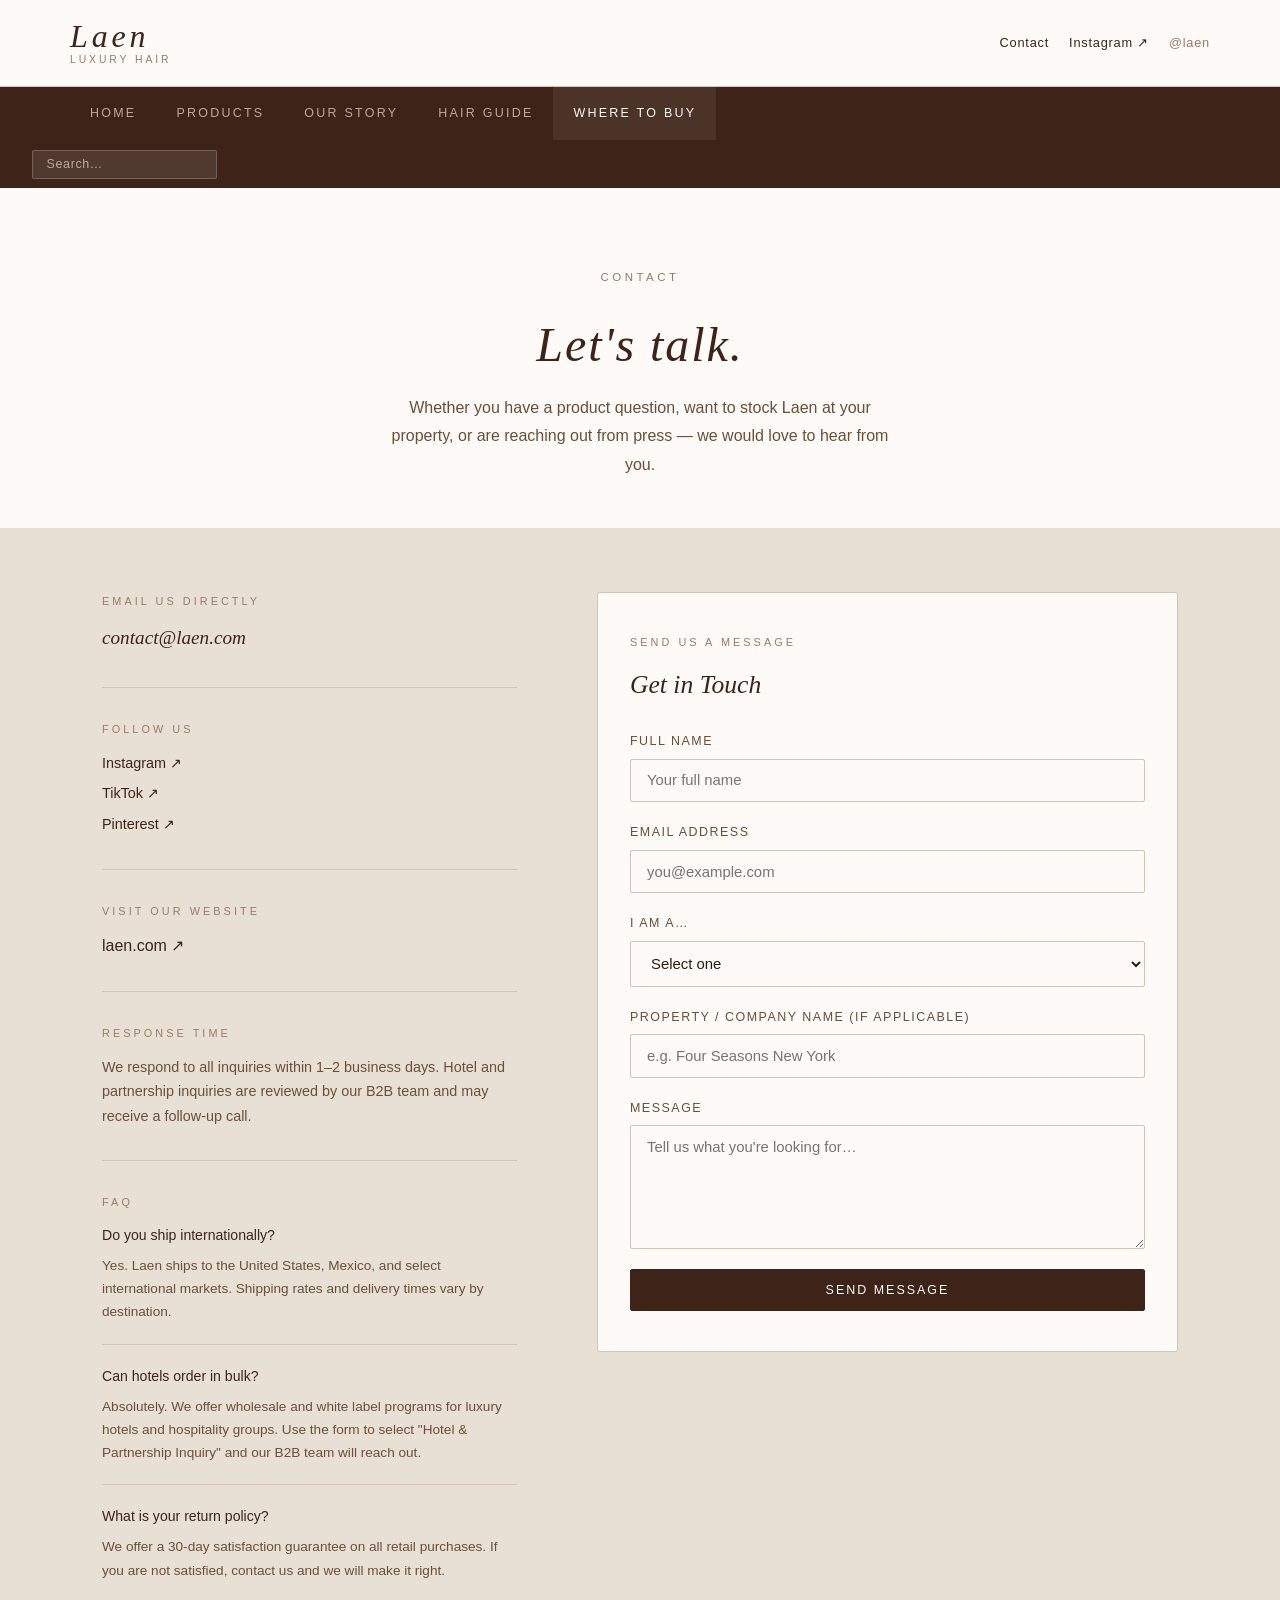
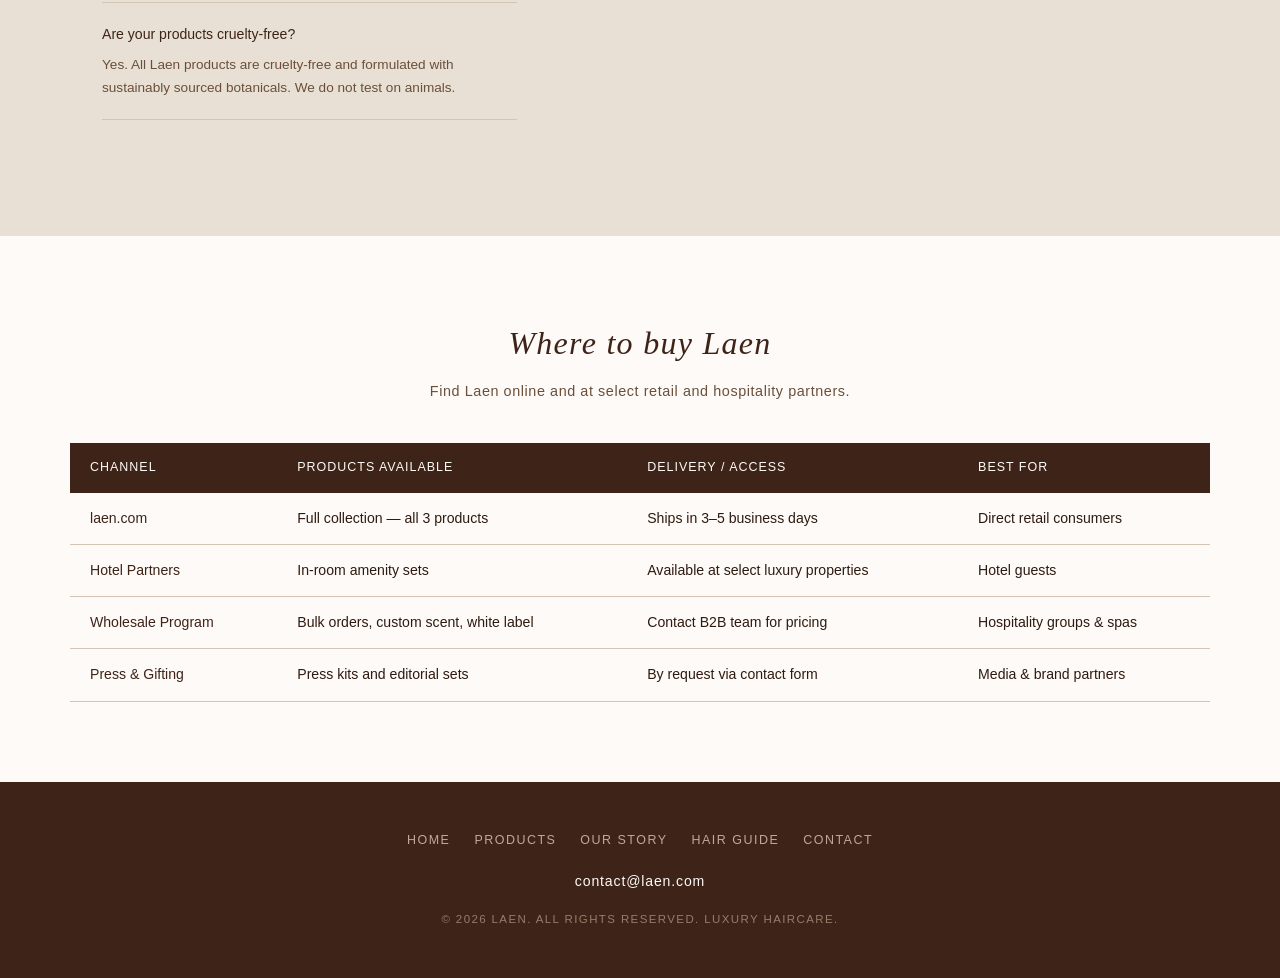
==== contact.html @ 2581ca27 "Add files via upload" ====
<!DOCTYPE html>
<html lang="en">
<head>
  <meta charset="UTF-8" />
  <meta name="viewport" content="width=device-width, initial-scale=1.0" />
  <meta name="description" content="Contact Laen — reach out with consumer questions, hotel partnership inquiries, or press requests." />
  <meta name="keywords" content="contact Laen, haircare inquiry, hotel partnership, wholesale haircare, luxury amenities" />
  <meta name="author" content="Daniela Torrado" />
  <title>Contact — Laen Luxury Haircare</title>
  <link rel="stylesheet" href="laen.css" />
</head>
<body>

  <header>
    <div class="header-inner">
      <div class="logo-block">
        <span class="logo-wordmark">Laen</span>
        <span class="logo-tagline">Luxury Hair</span>
      </div>
      <div class="header-links">
        <a href="contact.html">Contact</a>
        <a href="https://www.instagram.com/laen" target="_blank" rel="noopener">Instagram ↗</a>
        <span class="header-handle">@laen</span>
      </div>
    </div>
  </header>

  <nav>
    <ul class="nav-list">
      <li><a href="index.html">Home</a></li>
      <li><a href="shop.html">Products</a></li>
      <li><a href="our-story.html">Our Story</a></li>
      <li><a href="hair-guide.html">Hair Guide</a></li>
      <li><a href="contact.html" class="nav-active">Where to Buy</a></li>
    </ul>
    <div class="nav-search">
      <input type="text" placeholder="Search…" aria-label="Search" />
    </div>
  </nav>

  <main>

    <!-- PAGE HERO -->
    <section class="page-hero">
      <p class="hero-eyebrow">Contact</p>
      <h1 class="section-title" style="font-size: 3rem;">Let's talk.</h1>
      <p class="hero-sub" style="max-width: 520px; margin: 0 auto;">Whether you have a product question, want to stock Laen at your property, or are reaching out from press — we would love to hear from you.</p>
    </section>

    <!-- CONTACT GRID -->
    <section style="padding: 4rem 2rem 6rem; max-width: var(--max-width); margin: 0 auto;">
      <div class="contact-page-grid">

        <!-- LEFT — INFO -->
        <div class="contact-info">

          <div class="contact-info-block">
            <p class="eyebrow-label">Email us directly</p>
            <p><a href="mailto:contact@laen.com" class="contact-email-link">contact@laen.com</a></p>
          </div>

          <div class="contact-info-block">
            <p class="eyebrow-label">Follow us</p>
            <div class="contact-social">
              <a href="https://www.instagram.com/laen" target="_blank" rel="noopener">Instagram ↗</a>
              <a href="https://www.tiktok.com/@laen" target="_blank" rel="noopener">TikTok ↗</a>
              <a href="https://www.pinterest.com/laen" target="_blank" rel="noopener">Pinterest ↗</a>
            </div>
          </div>

          <div class="contact-info-block">
            <p class="eyebrow-label">Visit our website</p>
            <p><a href="https://www.laen.com" target="_blank" rel="noopener">laen.com ↗</a></p>
          </div>

          <div class="contact-info-block">
            <p class="eyebrow-label">Response time</p>
            <p style="font-size: 0.9rem; color: var(--text-light); line-height: 1.7;">We respond to all inquiries within 1–2 business days. Hotel and partnership inquiries are reviewed by our B2B team and may receive a follow-up call.</p>
          </div>

          <!-- FAQ -->
          <div class="contact-faq">
            <p class="eyebrow-label">FAQ</p>

            <div class="faq-item">
              <p class="faq-q">Do you ship internationally?</p>
              <p class="faq-a">Yes. Laen ships to the United States, Mexico, and select international markets. Shipping rates and delivery times vary by destination.</p>
            </div>

            <div class="faq-item">
              <p class="faq-q">Can hotels order in bulk?</p>
              <p class="faq-a">Absolutely. We offer wholesale and white label programs for luxury hotels and hospitality groups. Use the form to select "Hotel & Partnership Inquiry" and our B2B team will reach out.</p>
            </div>

            <div class="faq-item">
              <p class="faq-q">What is your return policy?</p>
              <p class="faq-a">We offer a 30-day satisfaction guarantee on all retail purchases. If you are not satisfied, contact us and we will make it right.</p>
            </div>

            <div class="faq-item">
              <p class="faq-q">Are your products cruelty-free?</p>
              <p class="faq-a">Yes. All Laen products are cruelty-free and formulated with sustainably sourced botanicals. We do not test on animals.</p>
            </div>

          </div>

        </div>

        <!-- RIGHT — FORM -->
        <div class="contact-form-wrap">
          <p class="eyebrow-label">Send us a message</p>
          <h2 style="font-family: var(--font-display); font-size: 1.6rem; font-weight: 400; font-style: italic; color: var(--primary); margin-bottom: 1.5rem;">Get in Touch</h2>

          <form action="#" method="post" class="contact-form">

            <div class="form-group">
              <label for="full-name">Full Name</label>
              <input type="text" id="full-name" name="full_name" placeholder="Your full name" required />
            </div>

            <div class="form-group">
              <label for="email">Email Address</label>
              <input type="email" id="email" name="email" placeholder="you@example.com" required />
            </div>

            <div class="form-group">
              <label for="inquiry-type">I am a…</label>
              <select id="inquiry-type" name="inquiry_type" required>
                <option value="" disabled selected>Select one</option>
                <option value="consumer">Consumer — product question</option>
                <option value="hotel">Hotel &amp; Hospitality Partner</option>
                <option value="press">Press &amp; Media</option>
                <option value="other">Other</option>
              </select>
            </div>

            <div class="form-group">
              <label for="company">Property / Company Name (if applicable)</label>
              <input type="text" id="company" name="company" placeholder="e.g. Four Seasons New York" />
            </div>

            <div class="form-group">
              <label for="message">Message</label>
              <textarea id="message" name="message" rows="6" placeholder="Tell us what you're looking for…" required></textarea>
            </div>

            <button type="submit" class="btn btn-primary">Send Message</button>

          </form>
        </div>

      </div>
    </section>

    <!-- WHERE TO BUY TABLE -->
    <section style="background-color: var(--white); padding: 5rem 2rem;">
      <div style="max-width: var(--max-width); margin: 0 auto;">
        <h2 class="section-title" style="text-align: center;">Where to buy Laen</h2>
        <p class="section-subtitle" style="text-align: center;">Find Laen online and at select retail and hospitality partners.</p>

        <div class="table-wrap">
          <table class="comparison-table">
            <thead>
              <tr>
                <th>Channel</th>
                <th>Products Available</th>
                <th>Delivery / Access</th>
                <th>Best For</th>
              </tr>
            </thead>
            <tbody>
              <tr>
                <td>laen.com</td>
                <td>Full collection — all 3 products</td>
                <td>Ships in 3–5 business days</td>
                <td>Direct retail consumers</td>
              </tr>
              <tr>
                <td>Hotel Partners</td>
                <td>In-room amenity sets</td>
                <td>Available at select luxury properties</td>
                <td>Hotel guests</td>
              </tr>
              <tr>
                <td>Wholesale Program</td>
                <td>Bulk orders, custom scent, white label</td>
                <td>Contact B2B team for pricing</td>
                <td>Hospitality groups &amp; spas</td>
              </tr>
              <tr>
                <td>Press &amp; Gifting</td>
                <td>Press kits and editorial sets</td>
                <td>By request via contact form</td>
                <td>Media &amp; brand partners</td>
              </tr>
            </tbody>
          </table>
        </div>
      </div>
    </section>

  </main>

  <footer>
    <div class="footer-inner">
      <nav class="footer-nav" aria-label="Footer navigation">
        <a href="index.html">Home</a>
        <a href="shop.html">Products</a>
        <a href="our-story.html">Our Story</a>
        <a href="hair-guide.html">Hair Guide</a>
        <a href="contact.html">Contact</a>
      </nav>
      <p class="footer-email">
        <a href="mailto:contact@laen.com">contact@laen.com</a>
      </p>
      <p class="footer-copy">© 2026 Laen. All rights reserved. Luxury Haircare.</p>
    </div>
  </footer>

</body>
</html>
---- laen.css ----
/* ==========================================================
   LAEN — Luxury Haircare | External Stylesheet
   CIS300 Web Design | Student ID: 1231013448
   ========================================================== */

/* ── 1. BRAND COLOR VARIABLES (from realtimecolors.com export) ── */
:root {
  --background: #E8E0D4;
  --surface: #C9B5A5;
  --primary: #3D2318;
  --secondary: #9B7B6A;
  --accent: #BFA99A;
  --text: #2E1A10;
  --text-light: #6B4F3A;
  --white: #FDFAF7;
  --border: #D4C4B5;

  --font-display: Georgia, 'Times New Roman', serif;
  --font-body: 'Helvetica Neue', Helvetica, Arial, sans-serif;

  --max-width: 1140px;
  --radius: 2px;
  --transition: 0.25s ease;
}

/* ── 2. RESET & BASE ── */
*, *::before, *::after {
  box-sizing: border-box;
  margin: 0;
  padding: 0;
}

html {
  scroll-behavior: smooth;
}

body {
  background-color: var(--background);
  color: var(--text);
  font-family: var(--font-body);
  font-size: 16px;
  line-height: 1.7;
  -webkit-font-smoothing: antialiased;
}

img, video {
  max-width: 100%;
  display: block;
}

a {
  color: var(--primary);
  text-decoration: none;
  transition: opacity var(--transition);
}

a:hover {
  opacity: 0.7;
}

/* Accessibility — screen-reader only */
.sr-only {
  position: absolute;
  width: 1px;
  height: 1px;
  overflow: hidden;
  clip: rect(0 0 0 0);
  white-space: nowrap;
}

/* ── 3. HEADER ── */
header {
  background-color: var(--white);
  border-bottom: 1px solid var(--border);
  padding: 1.25rem 2rem;
}

.header-inner {
  max-width: var(--max-width);
  margin: 0 auto;
  display: flex;
  align-items: center;
  justify-content: space-between;
  flex-wrap: wrap;
  gap: 0.75rem;
}

.logo-block {
  display: flex;
  flex-direction: column;
  line-height: 1;
}

.logo-wordmark {
  font-family: var(--font-display);
  font-size: 2rem;
  font-weight: 400;
  letter-spacing: 0.12em;
  color: var(--primary);
  font-style: italic;
}

.logo-tagline {
  font-size: 0.65rem;
  letter-spacing: 0.28em;
  text-transform: uppercase;
  color: var(--secondary);
  margin-top: 0.2rem;
}

.header-links {
  display: flex;
  align-items: center;
  gap: 1.25rem;
  font-size: 0.8rem;
  letter-spacing: 0.06em;
  color: var(--text-light);
}

.header-links a {
  color: var(--primary);
  font-size: 0.8rem;
}

.lang-toggle,
.header-handle {
  color: var(--secondary);
}

/* ── 4. NAV ── */
nav {
  background-color: var(--primary);
  padding: 0 2rem;
}

.nav-list {
  max-width: var(--max-width);
  margin: 0 auto;
  list-style: none;
  display: flex;
  align-items: center;
  gap: 0;
}

.nav-list li a {
  display: block;
  padding: 1rem 1.25rem;
  color: var(--accent);
  font-size: 0.78rem;
  letter-spacing: 0.18em;
  text-transform: uppercase;
  transition: color var(--transition), background-color var(--transition);
}

.nav-list li a:hover,
.nav-list li a.nav-active {
  color: var(--white);
  background-color: rgba(255, 255, 255, 0.07);
  opacity: 1;
}

.nav-search {
  margin-left: auto;
  padding: 0.6rem 0;
}

.nav-search input {
  background: rgba(255,255,255,0.1);
  border: 1px solid rgba(255,255,255,0.2);
  border-radius: var(--radius);
  color: var(--white);
  font-size: 0.78rem;
  padding: 0.4rem 0.85rem;
  outline: none;
  letter-spacing: 0.05em;
  transition: background var(--transition);
}

.nav-search input::placeholder {
  color: var(--accent);
}

.nav-search input:focus {
  background: rgba(255,255,255,0.18);
}

/* ── 5. BUTTONS ── */
.btn {
  display: inline-block;
  font-family: var(--font-body);
  font-size: 0.78rem;
  letter-spacing: 0.16em;
  text-transform: uppercase;
  padding: 0.8rem 1.75rem;
  border-radius: var(--radius);
  border: 1px solid transparent;
  cursor: pointer;
  transition: background-color var(--transition), color var(--transition), border-color var(--transition);
  text-align: center;
}

.btn-primary {
  background-color: var(--primary);
  color: var(--white);
  border-color: var(--primary);
}

.btn-primary:hover {
  background-color: var(--text);
  border-color: var(--text);
  opacity: 1;
}

.btn-secondary {
  background-color: transparent;
  color: var(--primary);
  border-color: var(--primary);
}

.btn-secondary:hover {
  background-color: var(--primary);
  color: var(--white);
  opacity: 1;
}

.btn-outline {
  background-color: transparent;
  color: var(--secondary);
  border-color: var(--surface);
  font-size: 0.72rem;
}

.btn-outline:hover {
  background-color: var(--surface);
  color: var(--primary);
  opacity: 1;
}

/* ── 6. SECTION UTILITIES ── */
section {
  padding: 5rem 2rem;
}

.section-title {
  font-family: var(--font-display);
  font-size: 2rem;
  font-weight: 400;
  letter-spacing: 0.04em;
  color: var(--primary);
  margin-bottom: 0.5rem;
  font-style: italic;
}

.section-subtitle {
  font-size: 0.9rem;
  color: var(--text-light);
  letter-spacing: 0.04em;
  margin-bottom: 2.5rem;
}

.eyebrow-label {
  font-size: 0.68rem;
  letter-spacing: 0.28em;
  text-transform: uppercase;
  color: var(--secondary);
  margin-bottom: 0.75rem;
}

/* ── 7. HERO ── */
.hero {
  display: flex;
  align-items: center;
  gap: 3rem;
  max-width: var(--max-width);
  margin: 0 auto;
  padding: 5rem 2rem;
  min-height: 520px;
}

.hero-content {
  flex: 1;
}

.hero-eyebrow {
  font-size: 0.72rem;
  letter-spacing: 0.3em;
  text-transform: uppercase;
  color: var(--secondary);
  margin-bottom: 1rem;
}

.hero-headline {
  font-family: var(--font-display);
  font-size: clamp(2.5rem, 5vw, 4.25rem);
  font-weight: 400;
  font-style: italic;
  line-height: 1.1;
  color: var(--primary);
  margin-bottom: 1.25rem;
}

.hero-sub {
  font-size: 1rem;
  color: var(--text-light);
  line-height: 1.8;
  max-width: 420px;
  margin-bottom: 2rem;
}

.hero-ctas {
  display: flex;
  gap: 1rem;
  flex-wrap: wrap;
}

.hero-image-placeholder {
  flex: 1;
  min-height: 380px;
  background-color: var(--surface);
  border-radius: var(--radius);
  background-image: linear-gradient(135deg, #C9B5A5 0%, #BFA99A 100%);
}

/* ── 8. FEATURED PRODUCTS ── */
.featured-products {
  background-color: var(--white);
  text-align: center;
}

.featured-products .section-title,
.featured-products .section-subtitle {
  text-align: center;
}

.product-grid {
  max-width: var(--max-width);
  margin: 0 auto;
  display: grid;
  grid-template-columns: repeat(auto-fit, minmax(240px, 1fr));
  gap: 2rem;
}

.product-card {
  background-color: var(--background);
  border: 1px solid var(--border);
  border-radius: var(--radius);
  padding: 2rem 1.5rem;
  display: flex;
  flex-direction: column;
  align-items: center;
  gap: 0.75rem;
  transition: box-shadow var(--transition);
}

.product-card:hover {
  box-shadow: 0 4px 24px rgba(61, 35, 24, 0.08);
}

.product-image-box {
  width: 100%;
  height: 200px;
  background-color: var(--surface);
  border-radius: var(--radius);
  background-image: linear-gradient(180deg, #C9B5A5 0%, #BFA99A 100%);
  margin-bottom: 0.5rem;
}

.product-name {
  font-family: var(--font-display);
  font-size: 1.25rem;
  font-weight: 400;
  font-style: italic;
  color: var(--primary);
}

.product-desc {
  font-size: 0.88rem;
  color: var(--text-light);
  text-align: center;
  line-height: 1.6;
}

.product-price {
  font-size: 1rem;
  font-weight: 500;
  color: var(--primary);
  letter-spacing: 0.05em;
}

/* ── 9. BRAND SPOTLIGHT + NEWSLETTER ── */
.spotlight-newsletter {
  display: grid;
  grid-template-columns: 1fr 1fr;
  gap: 4rem;
  max-width: var(--max-width);
  margin: 0 auto;
  align-items: start;
}

.brand-spotlight {
  display: flex;
  flex-direction: column;
  gap: 1.5rem;
}

.spotlight-image-box {
  width: 100%;
  height: 260px;
  background-color: var(--surface);
  border-radius: var(--radius);
  background-image: linear-gradient(160deg, #C9B5A5 0%, #9B7B6A 100%);
}

.spotlight-text h2 {
  font-family: var(--font-display);
  font-size: 1.6rem;
  font-weight: 400;
  font-style: italic;
  color: var(--primary);
  margin-bottom: 0.75rem;
}

.spotlight-text p {
  font-size: 0.93rem;
  color: var(--text-light);
  margin-bottom: 1.25rem;
  line-height: 1.7;
}

.video-wrap {
  margin-top: 1.5rem;
  background-color: var(--surface);
  border-radius: var(--radius);
  padding: 1rem;
}

.video-label {
  font-size: 0.72rem;
  letter-spacing: 0.2em;
  text-transform: uppercase;
  color: var(--secondary);
  margin-bottom: 0.5rem;
}

video {
  border-radius: var(--radius);
  background-color: var(--primary);
}

/* Newsletter */
.newsletter {
  background-color: var(--white);
  border: 1px solid var(--border);
  border-radius: var(--radius);
  padding: 2.5rem 2rem;
}

.newsletter h2 {
  font-family: var(--font-display);
  font-size: 1.6rem;
  font-weight: 400;
  font-style: italic;
  color: var(--primary);
  margin-bottom: 0.75rem;
}

.newsletter p {
  font-size: 0.9rem;
  color: var(--text-light);
  margin-bottom: 1.5rem;
  line-height: 1.7;
}

.newsletter-form {
  display: flex;
  gap: 0.75rem;
  flex-wrap: wrap;
  margin-bottom: 1.5rem;
}

.newsletter-form input[type="email"] {
  flex: 1;
  min-width: 180px;
  padding: 0.75rem 1rem;
  border: 1px solid var(--border);
  border-radius: var(--radius);
  font-size: 0.88rem;
  background-color: var(--background);
  color: var(--text);
  outline: none;
}

.newsletter-form input[type="email"]:focus {
  border-color: var(--secondary);
}

.social-links {
  display: flex;
  gap: 1.25rem;
  margin-bottom: 1rem;
  font-size: 0.8rem;
  letter-spacing: 0.08em;
}

.ext-link-note {
  font-size: 0.82rem;
  color: var(--text-light);
}

/* ── 10. HAIR GUIDE PREVIEW ── */
.hair-guide-preview {
  background-color: var(--white);
  text-align: center;
}

.tip-grid {
  max-width: var(--max-width);
  margin: 0 auto 1rem;
  display: grid;
  grid-template-columns: repeat(auto-fit, minmax(200px, 1fr));
  gap: 1.5rem;
  text-align: left;
}

.tip-card {
  display: flex;
  flex-direction: column;
  gap: 0.5rem;
}

.tip-image-box {
  width: 100%;
  height: 160px;
  background-color: var(--surface);
  border-radius: var(--radius);
  background-image: linear-gradient(135deg, #BFA99A 0%, #C9B5A5 100%);
  margin-bottom: 0.25rem;
}

.tip-label {
  font-size: 0.65rem;
  letter-spacing: 0.25em;
  text-transform: uppercase;
  color: var(--secondary);
}

.tip-title {
  font-family: var(--font-display);
  font-size: 1.05rem;
  font-style: italic;
  color: var(--primary);
}

.tip-body {
  font-size: 0.85rem;
  color: var(--text-light);
  line-height: 1.6;
}

/* ── 11. COMPARISON TABLE ── */
.ingredient-table-section {
  max-width: var(--max-width);
  margin: 0 auto;
  padding: 5rem 2rem;
}

.table-wrap {
  overflow-x: auto;
}

.comparison-table {
  width: 100%;
  border-collapse: collapse;
  font-size: 0.88rem;
  color: var(--text);
}

.comparison-table th {
  background-color: var(--primary);
  color: var(--white);
  padding: 0.9rem 1.25rem;
  text-align: left;
  font-weight: 500;
  letter-spacing: 0.08em;
  font-size: 0.78rem;
  text-transform: uppercase;
}

.comparison-table td {
  padding: 0.85rem 1.25rem;
  border-bottom: 1px solid var(--border);
  color: var(--text);
  vertical-align: top;
}

.comparison-table tbody tr:nth-child(even) {
  background-color: var(--white);
}

.comparison-table tbody tr:hover {
  background-color: var(--surface);
}

.comparison-table td:first-child {
  font-weight: 500;
  color: var(--primary);
}

/* ── 12. REVIEWS ── */
.reviews {
  background-color: var(--white);
  text-align: center;
}

.review-grid {
  max-width: var(--max-width);
  margin: 0 auto;
  display: grid;
  grid-template-columns: repeat(auto-fit, minmax(260px, 1fr));
  gap: 1.5rem;
  text-align: left;
}

.review-card {
  background-color: var(--background);
  border: 1px solid var(--border);
  border-radius: var(--radius);
  padding: 2rem 1.75rem;
  font-style: normal;
}

.stars {
  color: var(--secondary);
  font-size: 1.1rem;
  margin-bottom: 0.75rem;
  letter-spacing: 0.1em;
}

.review-text {
  font-size: 0.93rem;
  color: var(--text);
  line-height: 1.75;
  margin-bottom: 1rem;
  font-style: italic;
}

.review-card cite {
  font-size: 0.78rem;
  color: var(--secondary);
  letter-spacing: 0.06em;
  font-style: normal;
}

/* ── 13. CONTACT FORM ── */
.contact-section {
  max-width: 680px;
  margin: 0 auto;
  padding: 5rem 2rem;
}

.contact-form {
  display: flex;
  flex-direction: column;
  gap: 1.25rem;
  margin-top: 1rem;
}

.form-group {
  display: flex;
  flex-direction: column;
  gap: 0.4rem;
}

.form-group label {
  font-size: 0.78rem;
  letter-spacing: 0.12em;
  text-transform: uppercase;
  color: var(--text-light);
  font-weight: 500;
}

.form-group input,
.form-group select,
.form-group textarea {
  padding: 0.8rem 1rem;
  border: 1px solid var(--border);
  border-radius: var(--radius);
  font-size: 0.93rem;
  font-family: var(--font-body);
  background-color: var(--white);
  color: var(--text);
  outline: none;
  transition: border-color var(--transition);
}

.form-group input:focus,
.form-group select:focus,
.form-group textarea:focus {
  border-color: var(--secondary);
}

.form-group textarea {
  resize: vertical;
}

/* ── 14. FOOTER ── */
footer {
  background-color: var(--primary);
  color: var(--accent);
  padding: 3rem 2rem;
  text-align: center;
}

.footer-inner {
  max-width: var(--max-width);
  margin: 0 auto;
  display: flex;
  flex-direction: column;
  align-items: center;
  gap: 1rem;
}

.footer-nav {
  display: flex;
  flex-wrap: wrap;
  gap: 0.5rem 1.5rem;
  justify-content: center;
}

.footer-nav a {
  color: var(--accent);
  font-size: 0.78rem;
  letter-spacing: 0.12em;
  text-transform: uppercase;
  transition: color var(--transition);
}

.footer-nav a:hover {
  color: var(--white);
  opacity: 1;
}

.footer-email a {
  color: var(--white);
  font-size: 0.88rem;
  letter-spacing: 0.06em;
}

.footer-copy {
  font-size: 0.72rem;
  letter-spacing: 0.12em;
  color: var(--secondary);
  text-transform: uppercase;
}

/* ── 15. INNER PAGE STYLES ── */

.page-hero {
  text-align: center;
  padding: 5rem 2rem 3rem;
  background-color: var(--white);
}

.page-hero .hero-sub {
  font-size: 1rem;
  color: var(--text-light);
  line-height: 1.8;
  margin-top: 1rem;
}

.story-section {
  padding: 5rem 2rem;
  max-width: var(--max-width);
  margin: 0 auto;
}

.story-grid {
  display: grid;
  grid-template-columns: 1fr 1fr;
  gap: 4rem;
  align-items: center;
}

.story-image-box {
  width: 100%;
  height: 380px;
  background-color: var(--surface);
  border-radius: var(--radius);
  background-image: linear-gradient(160deg, #C9B5A5 0%, #9B7B6A 100%);
}

.story-text h2 {
  font-family: var(--font-display);
  font-size: 1.75rem;
  font-weight: 400;
  font-style: italic;
  color: var(--primary);
  margin-bottom: 1rem;
}

.story-text p {
  font-size: 0.95rem;
  color: var(--text-light);
  line-height: 1.8;
  margin-bottom: 1rem;
}

.values-section {
  background-color: var(--white);
  padding: 5rem 2rem;
}

.values-grid {
  max-width: var(--max-width);
  margin: 0 auto;
  display: grid;
  grid-template-columns: repeat(auto-fit, minmax(240px, 1fr));
  gap: 2rem;
}

.value-card {
  background-color: var(--background);
  border: 1px solid var(--border);
  border-radius: var(--radius);
  padding: 2rem 1.75rem;
}

.value-number {
  font-family: var(--font-display);
  font-size: 2.5rem;
  color: var(--surface);
  font-style: italic;
  margin-bottom: 0.5rem;
  line-height: 1;
}

.value-title {
  font-family: var(--font-display);
  font-size: 1.15rem;
  font-style: italic;
  font-weight: 400;
  color: var(--primary);
  margin-bottom: 0.75rem;
}

.value-body {
  font-size: 0.88rem;
  color: var(--text-light);
  line-height: 1.7;
}

.editorial-section {
  padding: 5rem 2rem;
  max-width: var(--max-width);
  margin: 0 auto;
}

.editorial-grid {
  display: grid;
  grid-template-columns: 2fr 1fr;
  gap: 1rem;
  margin-bottom: 1rem;
}

.editorial-image {
  background-color: var(--surface);
  border-radius: var(--radius);
  height: 220px;
  background-image: linear-gradient(135deg, #BFA99A 0%, #C9B5A5 100%);
}

.editorial-image.tall {
  height: 100%;
  min-height: 300px;
}

.editorial-stack {
  display: flex;
  flex-direction: column;
  gap: 1rem;
}

.editorial-caption {
  font-size: 0.78rem;
  color: var(--secondary);
  font-style: italic;
  letter-spacing: 0.04em;
  text-align: center;
}

.vision-section {
  background-color: var(--white);
  padding: 5rem 2rem;
}

.vision-inner {
  max-width: 680px;
  margin: 0 auto;
}

.vision-inner p {
  font-size: 0.95rem;
  color: var(--text-light);
  line-height: 1.8;
  margin-bottom: 1rem;
}

.founder-section {
  padding: 5rem 2rem;
  max-width: var(--max-width);
  margin: 0 auto;
}

.founder-grid {
  display: grid;
  grid-template-columns: 1fr 1fr;
  gap: 4rem;
  align-items: center;
}

.founder-image-box {
  width: 100%;
  height: 400px;
  background-color: var(--surface);
  border-radius: var(--radius);
  background-image: linear-gradient(180deg, #C9B5A5 0%, #BFA99A 100%);
}

.founder-quote {
  font-family: var(--font-display);
  font-size: 1.2rem;
  font-style: italic;
  color: var(--primary);
  line-height: 1.7;
  border-left: 2px solid var(--surface);
  padding-left: 1.5rem;
  margin-bottom: 1rem;
}

.founder-cite {
  font-size: 0.82rem;
  color: var(--secondary);
  letter-spacing: 0.08em;
  font-style: normal;
}

.guide-tip-section {
  padding: 5rem 2rem;
  background-color: var(--background);
}

.guide-tip-grid {
  max-width: var(--max-width);
  margin: 0 auto;
  display: grid;
  grid-template-columns: 1fr 1fr;
  gap: 4rem;
  align-items: center;
}

.guide-tip-grid.reverse {
  direction: rtl;
}

.guide-tip-grid.reverse > * {
  direction: ltr;
}

.guide-tip-image {
  width: 100%;
  height: 360px;
  background-color: var(--surface);
  border-radius: var(--radius);
  background-image: linear-gradient(160deg, #C9B5A5 0%, #BFA99A 100%);
}

.guide-tip-text h2 {
  font-family: var(--font-display);
  font-size: 1.75rem;
  font-weight: 400;
  font-style: italic;
  color: var(--primary);
  margin-bottom: 1rem;
}

.guide-tip-text p {
  font-size: 0.93rem;
  color: var(--text-light);
  line-height: 1.8;
  margin-bottom: 1rem;
}

.guide-product-rec {
  margin-top: 1.5rem;
  padding-top: 1.5rem;
  border-top: 1px solid var(--border);
}

.guide-rec-label {
  font-size: 0.68rem;
  letter-spacing: 0.22em;
  text-transform: uppercase;
  color: var(--secondary);
  margin-bottom: 0.75rem;
}

.product-detail-section {
  padding: 5rem 2rem;
  background-color: var(--background);
}

.product-detail-grid {
  max-width: var(--max-width);
  margin: 0 auto;
  display: grid;
  grid-template-columns: 1fr 1fr;
  gap: 4rem;
  align-items: center;
}

.product-detail-grid.reverse {
  direction: rtl;
}

.product-detail-grid.reverse > * {
  direction: ltr;
}

.product-detail-image {
  width: 100%;
  height: 440px;
  background-color: var(--surface);
  border-radius: var(--radius);
  background-image: linear-gradient(180deg, #C9B5A5 0%, #BFA99A 100%);
}

.product-detail-text h2 {
  font-family: var(--font-display);
  font-size: 1.85rem;
  font-weight: 400;
  font-style: italic;
  color: var(--primary);
  margin-bottom: 0.5rem;
}

.product-detail-price {
  font-size: 1rem;
  color: var(--secondary);
  letter-spacing: 0.06em;
  margin-bottom: 1.25rem;
}

.product-detail-text p {
  font-size: 0.93rem;
  color: var(--text-light);
  line-height: 1.8;
  margin-bottom: 1rem;
}

.product-detail-ingredients {
  margin-top: 1.25rem;
  padding: 1.25rem;
  background-color: var(--background);
  border: 1px solid var(--border);
  border-radius: var(--radius);
}

.ingredient-list {
  list-style: none;
  padding: 0;
  margin: 0;
}

.ingredient-list li {
  font-size: 0.88rem;
  color: var(--text-light);
  padding: 0.4rem 0;
  border-bottom: 1px solid var(--border);
  line-height: 1.5;
}

.ingredient-list li:last-child {
  border-bottom: none;
}

/* ── 16. CONTACT PAGE ── */

.contact-page-grid {
  display: grid;
  grid-template-columns: 1fr 1.4fr;
  gap: 5rem;
  align-items: start;
}

.contact-info-block {
  margin-bottom: 2rem;
  padding-bottom: 2rem;
  border-bottom: 1px solid var(--border);
}

.contact-email-link {
  font-family: var(--font-display);
  font-size: 1.2rem;
  font-style: italic;
  color: var(--primary);
}

.contact-social {
  display: flex;
  flex-direction: column;
  gap: 0.4rem;
}

.contact-social a {
  font-size: 0.9rem;
  color: var(--primary);
}

.contact-faq {
  margin-top: 1rem;
}

.faq-item {
  margin-bottom: 1.25rem;
  padding-bottom: 1.25rem;
  border-bottom: 1px solid var(--border);
}

.faq-q {
  font-size: 0.88rem;
  font-weight: 500;
  color: var(--primary);
  margin-bottom: 0.4rem;
}

.faq-a {
  font-size: 0.85rem;
  color: var(--text-light);
  line-height: 1.7;
}

.contact-form-wrap {
  background-color: var(--white);
  border: 1px solid var(--border);
  border-radius: var(--radius);
  padding: 2.5rem 2rem;
}

/* ── 17. RESPONSIVE ── */
@media (max-width: 768px) {
  .hero {
    flex-direction: column;
    min-height: auto;
    padding: 3rem 1.5rem;
  }

  .hero-image-placeholder {
    min-height: 240px;
    width: 100%;
  }

  .spotlight-newsletter {
    grid-template-columns: 1fr;
    gap: 2.5rem;
  }

  .nav-list {
    flex-wrap: wrap;
  }

  .nav-list li a {
    padding: 0.75rem 0.9rem;
    font-size: 0.72rem;
  }

  section {
    padding: 3rem 1.5rem;
  }
}
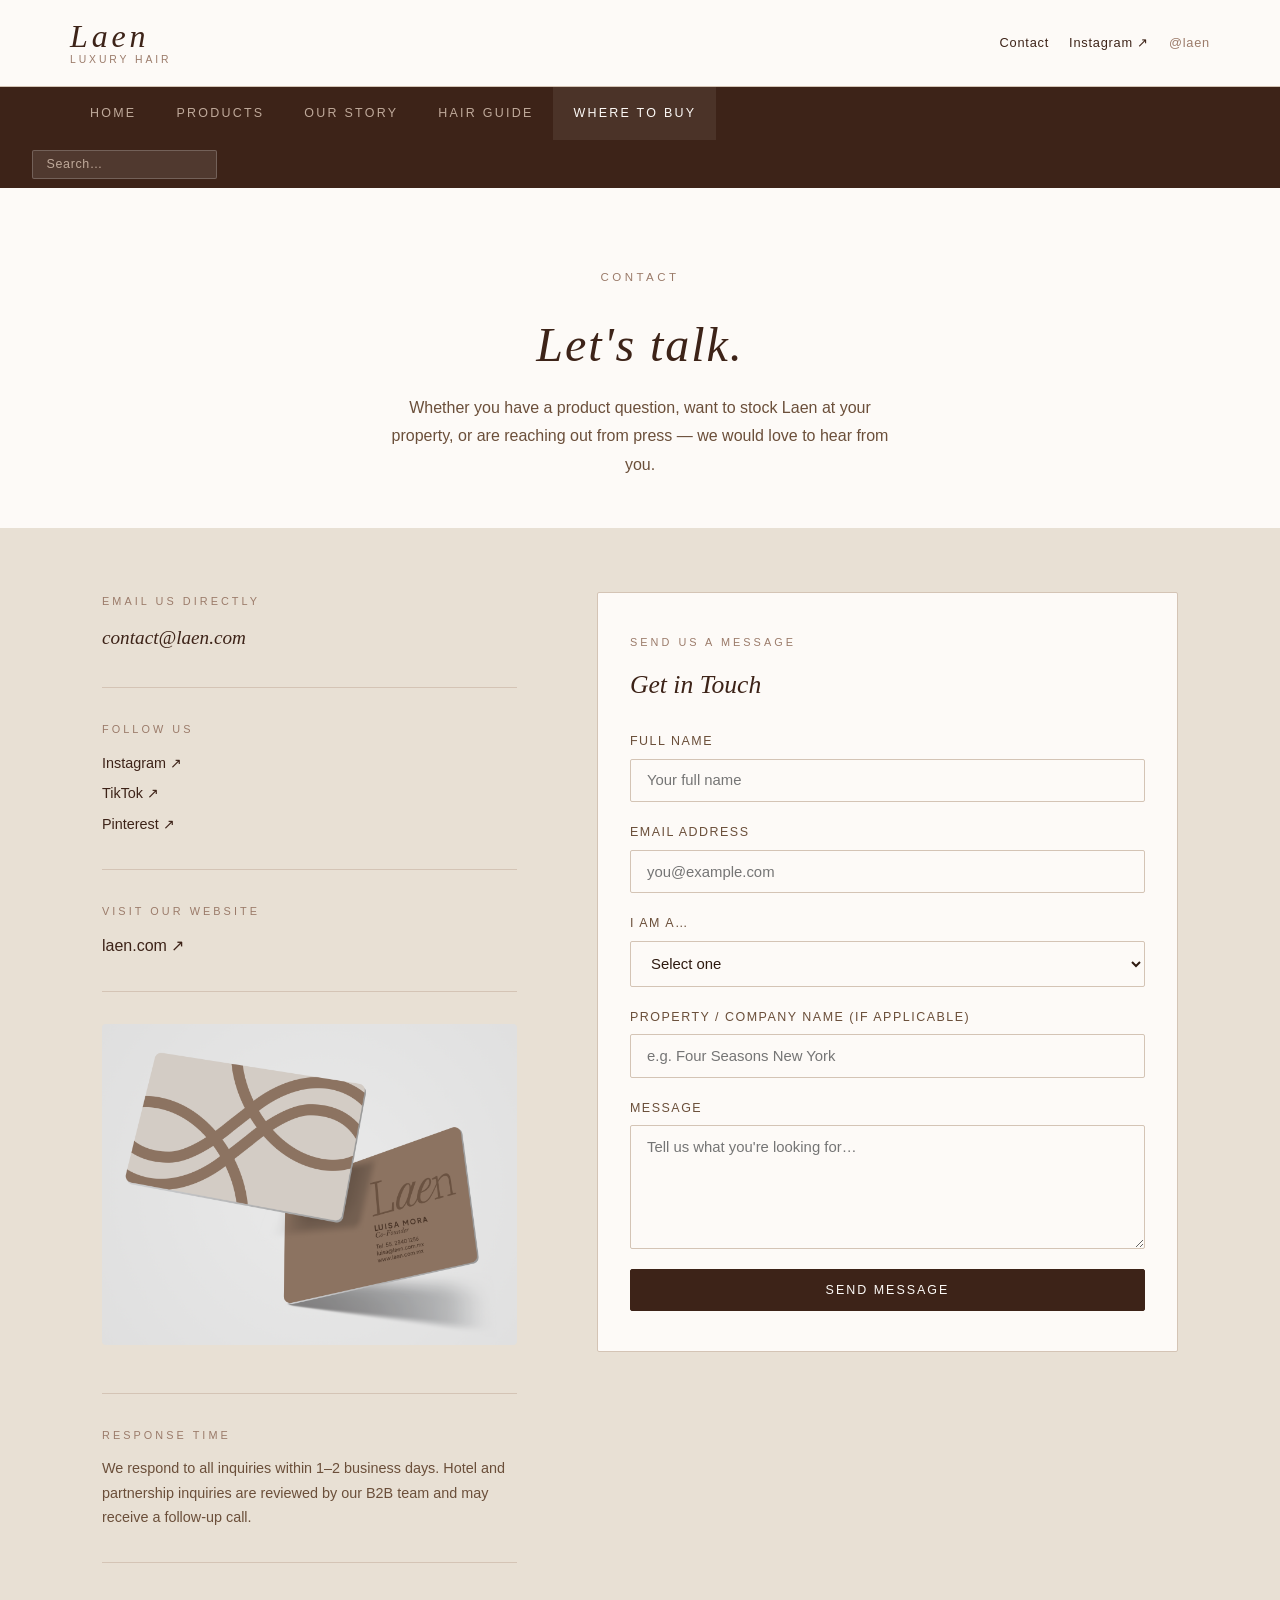
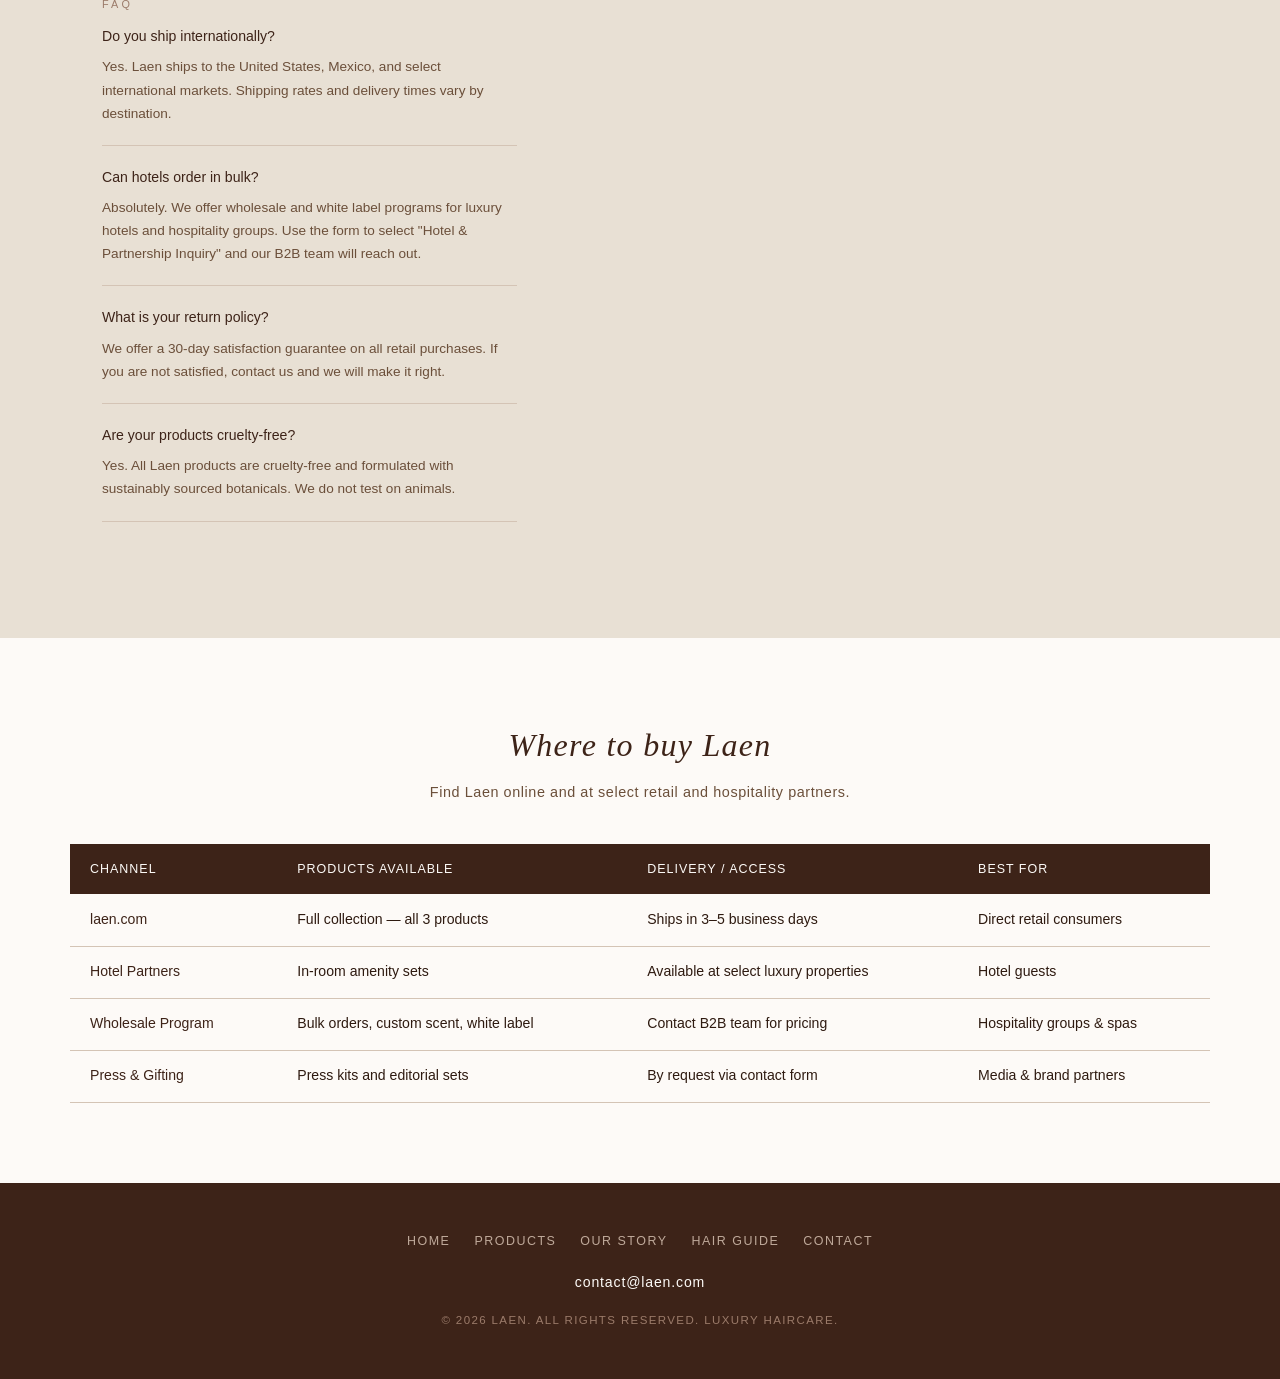
==== commit 1f5587a0: "Add files via upload" ====
--- a/contact.html
+++ b/contact.html
@@ -5,6 +5,14 @@
   <meta name="viewport" content="width=device-width, initial-scale=1.0" />
   <meta name="description" content="Contact Laen — reach out with consumer questions, hotel partnership inquiries, or press requests." />
   <meta name="keywords" content="contact Laen, haircare inquiry, hotel partnership, wholesale haircare, luxury amenities" />
+    <!-- Google tag (gtag.js) -->
+  <script async src="https://www.googletagmanager.com/gtag/js?id=G-3YBTDTP7Q3"></script>
+  <script>
+    window.dataLayer = window.dataLayer || [];
+    function gtag(){dataLayer.push(arguments);}
+    gtag("js", new Date());
+    gtag("config", "G-3YBTDTP7Q3");
+  </script>
   <meta name="author" content="Daniela Torrado" />
   <title>Contact — Laen Luxury Haircare</title>
   <link rel="stylesheet" href="laen.css" />
@@ -73,6 +81,9 @@
             <p><a href="https://www.laen.com" target="_blank" rel="noopener">laen.com ↗</a></p>
           </div>
 
+          <div class="contact-info-block">
+            <img src="business-card.png" alt="Laen business card — contact information" style="width:100%; border-radius:4px; margin-bottom:1rem;" />
+          </div>
           <div class="contact-info-block">
             <p class="eyebrow-label">Response time</p>
             <p style="font-size: 0.9rem; color: var(--text-light); line-height: 1.7;">We respond to all inquiries within 1–2 business days. Hotel and partnership inquiries are reviewed by our B2B team and may receive a follow-up call.</p>
--- a/laen.css
+++ b/laen.css
@@ -926,6 +926,16 @@
   background-image: linear-gradient(180deg, #C9B5A5 0%, #BFA99A 100%);
 }
 
+.founder-section img {
+  width: 100%;
+  height: auto;
+  max-height: 560px;
+  object-fit: cover;
+  object-position: top;
+  border-radius: var(--radius);
+  display: block;
+}
+
 .founder-quote {
   font-family: var(--font-display);
   font-size: 1.2rem;
